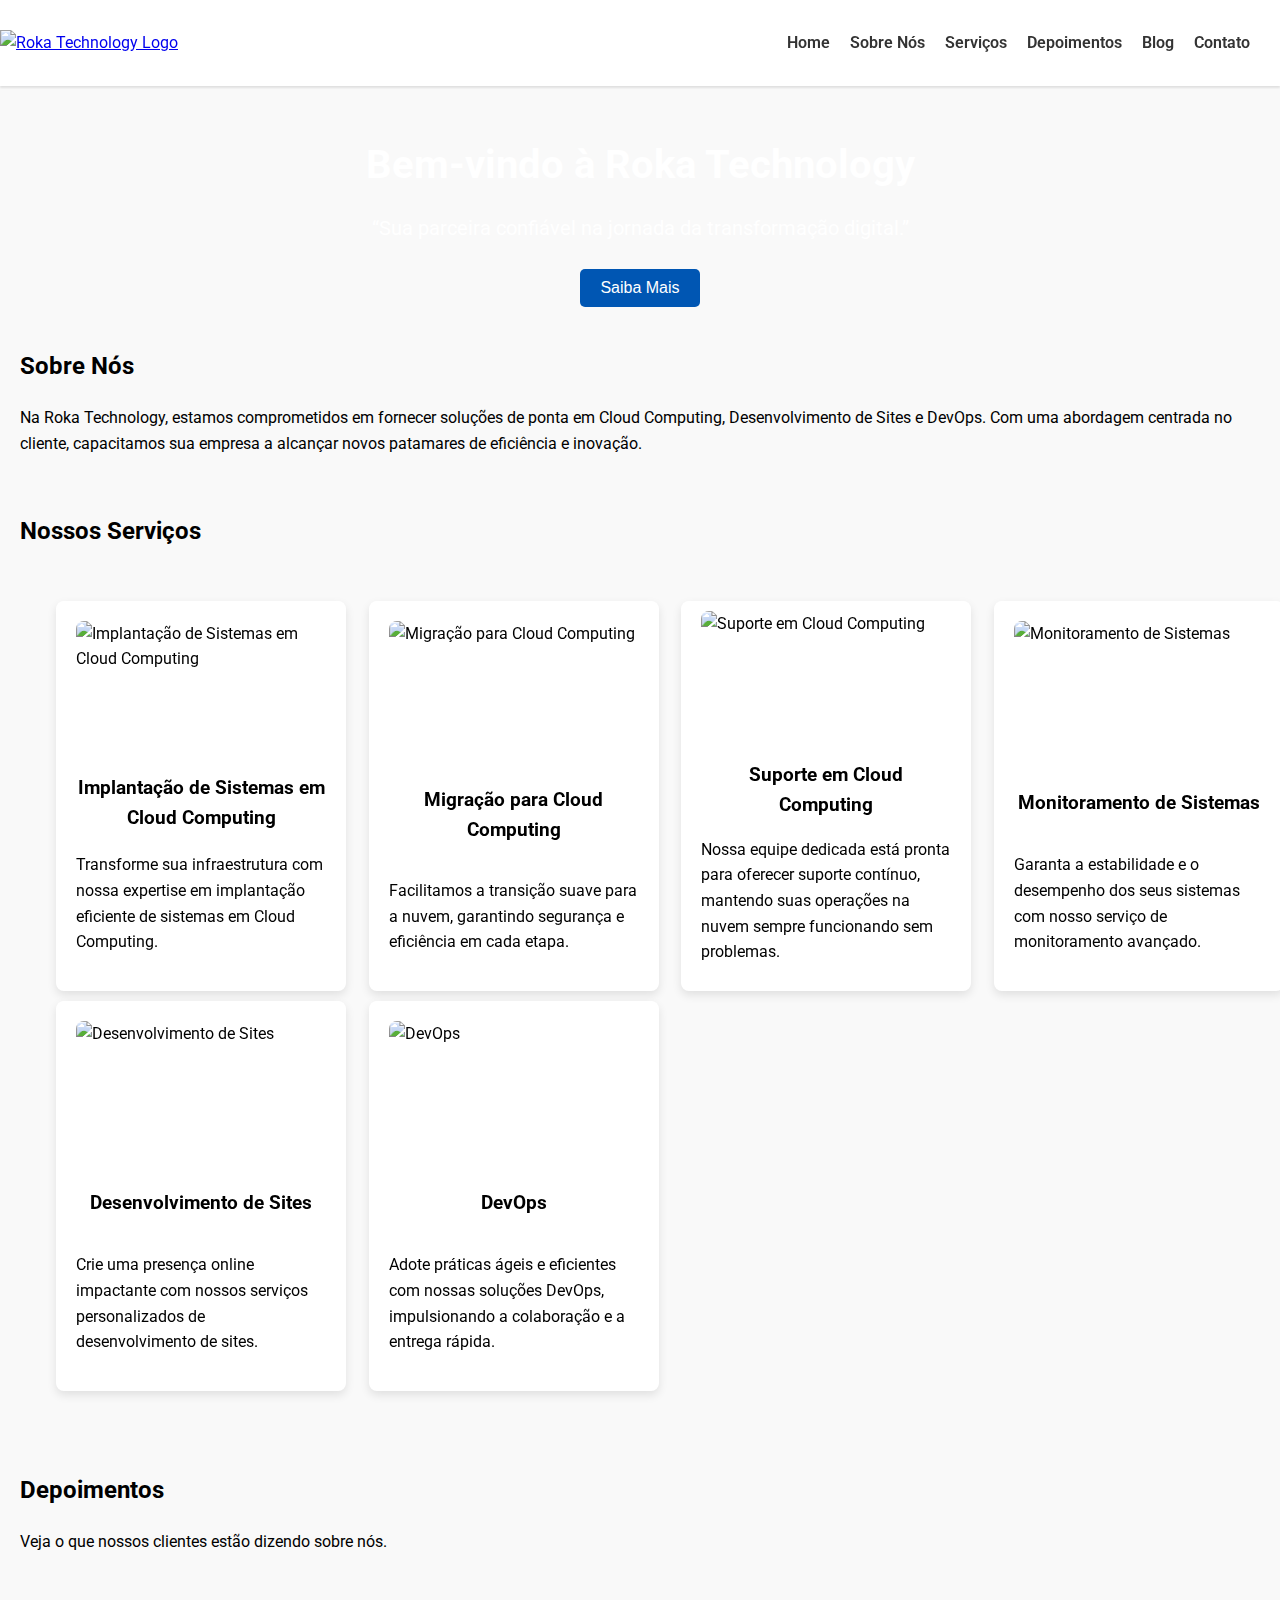
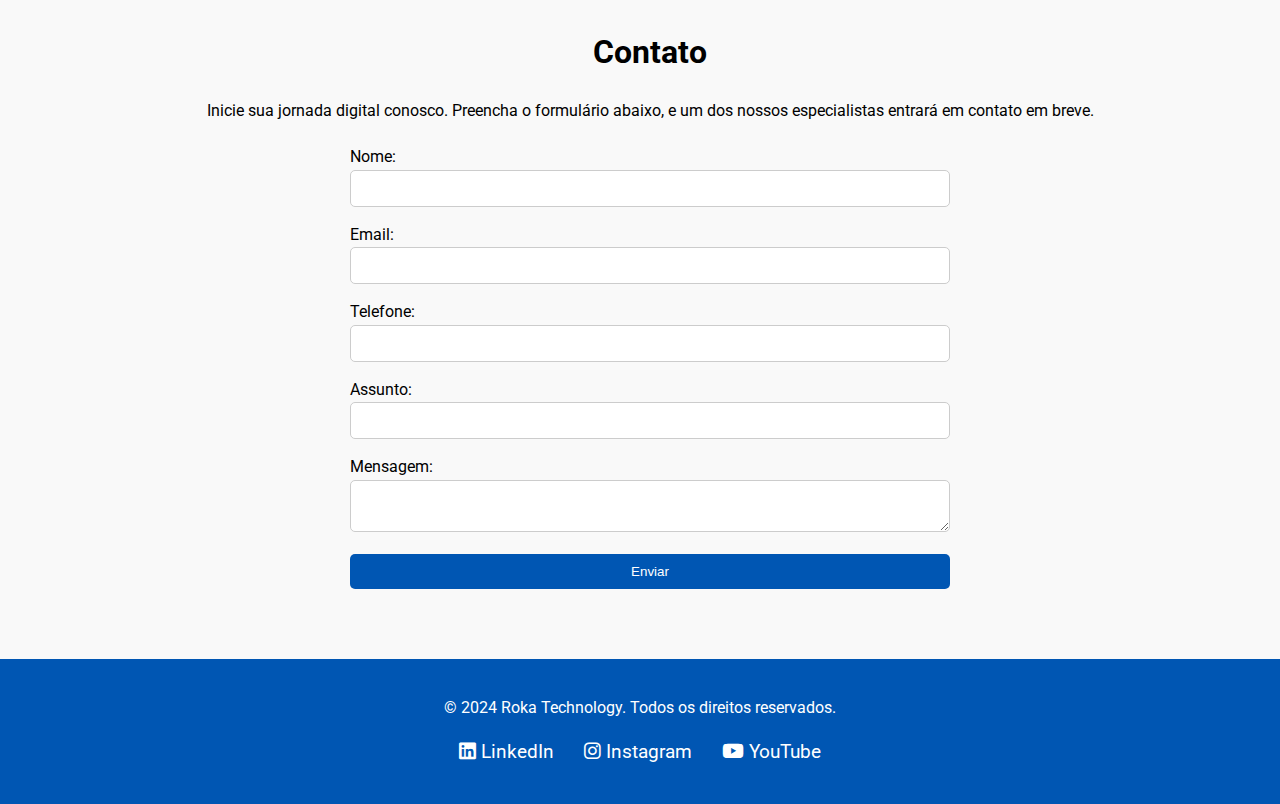
==== index.html @ b4b174a3 "Add files via upload" ====
<!DOCTYPE html>
<html lang="pt-BR">
<head>
    <meta charset="UTF-8">
    <meta name="viewport" content="width=device-width, initial-scale=1.0">
    <title>Roka Technology</title>
    <link rel="stylesheet" href="styles.css?v=1.0">
    <link rel="stylesheet" href="https://cdnjs.cloudflare.com/ajax/libs/font-awesome/6.0.0-beta3/css/all.min.css">
</head>
<body>

    <!-- Header -->
    <header>
        <nav class="navbar">
            <div class="logo">
                <a href="#home"><img src="imagens/logo.png" alt="Roka Technology Logo"></a>
            </div>
            <ul>
                <li><a href="#home">Home</a></li>
                <li><a href="#sobre">Sobre Nós</a></li>
                <li><a href="#servicos">Serviços</a></li>
                <li><a href="#depoimentos">Depoimentos</a></li>
                <li><a href="blog.html">Blog</a></li>
                <li><a href="#contato">Contato</a></li>
            </ul>
        </nav>
    </header>

    <!-- Home Section -->
    <div id="home" class="hero section">
        <h2>Bem-vindo à Roka Technology</h2>
        <p>“Sua parceira confiável na jornada da transformação digital.”</p>
        <button class="cta-button">Saiba Mais</button>
    </div>

    <!-- Sobre Nós Section -->
    <div id="sobre" class="section">
        <h2>Sobre Nós</h2>
        <p>Na Roka Technology, estamos comprometidos em fornecer soluções de ponta em Cloud Computing, Desenvolvimento de Sites e DevOps. Com uma abordagem centrada no cliente, capacitamos sua empresa a alcançar novos patamares de eficiência e inovação.</p>
    </div>

    <!-- Serviços Section -->
    <div id="servicos" class="section">
        <h2>Nossos Serviços</h2>
        <div class="servicos-grid">
            <div class="servico-card">
                <div class="servico-card-inner">
                    <div class="servico-card-front">
                        <img src="imagens/cloud-implementation.jpg" alt="Implantação de Sistemas em Cloud Computing">
                        <h3>Implantação de Sistemas em Cloud Computing</h3>
                        <p>Transforme sua infraestrutura com nossa expertise em implantação eficiente de sistemas em Cloud Computing.</p>
                    </div>
                    <div class="servico-card-back">
                        <p>Nossa equipe é especialista na implantação de sistemas em Cloud, garantindo eficiência e segurança.</p>
                    </div>
                </div>
            </div>

            <div class="servico-card">
                <div class="servico-card-inner">
                    <div class="servico-card-front">
                        <img src="imagens/cloud-migration.jpg" alt="Migração para Cloud Computing">
                        <h3>Migração para Cloud Computing</h3>
                        <p>Facilitamos a transição suave para a nuvem, garantindo segurança e eficiência em cada etapa.</p>
                    </div>
                    <div class="servico-card-back">
                        <p>Facilitamos a transição suave para a nuvem, garantindo segurança e eficiência em cada etapa.</p>
                    </div>
                </div>
            </div>

            <div class="servico-card">
                <div class="servico-card-inner">
                    <div class="servico-card-front">
                        <img src="imagens/cloud-support.jpg" alt="Suporte em Cloud Computing">
                        <h3>Suporte em Cloud Computing</h3>
                        <p>Nossa equipe dedicada está pronta para oferecer suporte contínuo, mantendo suas operações na nuvem sempre funcionando sem problemas.</p>
                    </div>
                    <div class="servico-card-back">
                        <p>Estamos prontos para oferecer suporte contínuo, mantendo suas operações na nuvem sempre funcionando sem problemas.</p>
                    </div>
                </div>
            </div>

            <div class="servico-card">
                <div class="servico-card-inner">
                    <div class="servico-card-front">
                        <img src="imagens/system-monitoring.jpg" alt="Monitoramento de Sistemas">
                        <h3>Monitoramento de Sistemas</h3>
                        <p>Garanta a estabilidade e o desempenho dos seus sistemas com nosso serviço de monitoramento avançado.</p>
                    </div>
                    <div class="servico-card-back">
                        <p>Garanta a estabilidade e o desempenho dos seus sistemas com nosso serviço de monitoramento avançado.</p>
                    </div>
                </div>
            </div>

            <div class="servico-card">
                <div class="servico-card-inner">
                    <div class="servico-card-front">
                        <img src="imagens/website-development.jpg" alt="Desenvolvimento de Sites">
                        <h3>Desenvolvimento de Sites</h3>
                        <p>Crie uma presença online impactante com nossos serviços personalizados de desenvolvimento de sites.</p>
                    </div>
                    <div class="servico-card-back">
                        <p>Crie uma presença online impactante com nossos serviços personalizados de desenvolvimento de sites.</p>
                    </div>
                </div>
            </div>

            <div class="servico-card">
                <div class="servico-card-inner">
                    <div class="servico-card-front">
                        <img src="imagens/devops.jpg" alt="DevOps">
                        <h3>DevOps</h3>
                        <p>Adote práticas ágeis e eficientes com nossas soluções DevOps, impulsionando a colaboração e a entrega rápida.</p>
                    </div>
                    <div class="servico-card-back">
                        <p>Adote práticas ágeis e eficientes com nossas soluções DevOps, impulsionando a colaboração e a entrega rápida.</p>
                    </div>
                </div>
            </div>
        </div>
    </div>

    <!-- Depoimentos Section -->
    <div id="depoimentos" class="section">
        <h2>Depoimentos</h2>
        <p>Veja o que nossos clientes estão dizendo sobre nós.</p>
    </div>

    <!-- Contato Section -->
    <div id="contato" class="section">
        <h2>Contato</h2>
        <p>Inicie sua jornada digital conosco. Preencha o formulário abaixo, e um dos nossos especialistas entrará em contato em breve.</p>
        <form>
            <label for="nome">Nome:</label>
            <input type="text" id="nome" name="nome" required>

            <label for="email">Email:</label>
            <input type="email" id="email" name="email" required>

            <label for="telefone">Telefone:</label>
            <input type="text" id="telefone" name="telefone" required>

            <label for="assunto">Assunto:</label>
            <input type="text" id="assunto" name="assunto" required>

            <label for="mensagem">Mensagem:</label>
            <textarea id="mensagem" name="mensagem" required></textarea>

            <button type="submit">Enviar</button>
        </form>
    </div>

    <!-- Rodapé -->
    <footer>
        <p>&copy; 2024 Roka Technology. Todos os direitos reservados.</p>
        <ul class="social-media">
            <li><a href="https://www.linkedin.com"><i class="fab fa-linkedin"></i> LinkedIn</a></li>
            <li><a href="https://www.instagram.com"><i class="fab fa-instagram"></i> Instagram</a></li>
            <li><a href="https://www.youtube.com"><i class="fab fa-youtube"></i> YouTube</a></li>
        </ul>
    </footer>

    <script>
        document.querySelectorAll('.servico-card').forEach(card => {
            card.addEventListener('click', () => {
                card.classList.toggle('flipped');
            });
        });
        
    </script>

</body>
</html>
---- styles.css ----
/* Adicionar fontes do Google Fonts */
@import url('https://fonts.googleapis.com/css2?family=Roboto:wght@400;700&family=Poppins:wght@600&display=swap');

body, html {
    font-family: 'Roboto', sans-serif;
    margin: 0;
    padding: 0;
    line-height: 1.6;
    background-color: #f9f9f9;
    height: 100%;
}

body {
    display: flex;
    flex-direction: column;
    min-height: 100vh;
}

main {
    flex: 1;
}

/* Estilos para a seção de contato */
#contato {
    text-align: center;
    padding: 10px 20px;
}

#contato h2 {
    font-size: 2rem;
    margin-bottom: 20px;
}

#contato p {
    font-size: 1rem;
    margin-bottom: 20px;
}

header {
    background: #fff;
    padding: 0;
    box-shadow: 0 2px 2px rgba(0, 0, 0, 0.1);
    position: fixed;
    width: 100%;
    top: 0;
    z-index: 1000;
}

.navbar {
    display: flex;
    justify-content: space-between;
    align-items: center;
    padding: 0;
}

.navbar img {
    height: 180px; /* Reduzir o tamanho do logotipo */
}

.navbar ul {
    list-style: none;
    display: flex;
    gap: 20px;
    margin: 30px;
    padding: 0;
}

.navbar ul li a {
    text-decoration: none;
    color: #333;
    font-weight: 600;
    transition: color 0.3s;
}

.navbar ul li a:hover {
    color: #0056b3;
}

.hero {
    background: url('imagens/tech-background.jpg') no-repeat center center/cover;
    height: 70vh; /* Reduzir altura da seção hero */
    display: -webkit-box;
    display: -ms-flexbox;
    display: flex;
    -webkit-box-orient: vertical;
    -webkit-box-direction: normal;
        -ms-flex-direction: column;
            flex-direction: column;
    -webkit-box-pack: center;
        -ms-flex-pack: center;
            justify-content: center;
    -webkit-box-align: center;
        -ms-flex-align: center;
            align-items: center;
    color: #fff;
    text-align: center;
    position: relative;
    margin-top: 100px;
}

.hero h2 {
    z-index: 2;
    font-size: 2.5rem; /* Ajustar tamanho da fonte */
    margin-bottom: 10px; /* Diminuir margem inferior para reduzir espaçamento */
}

.hero p {
    z-index: 2;
    font-size: 1.25rem;
    margin: 5px 20px;
}

.hero .cta-button {
    z-index: 2;
    background-color: #0056b3;
    color: #fff;
    border: none;
    border-radius: 5px;
    padding: 10px 20px;
    cursor: pointer;
    transition: background-color 0.3s;
    margin:  20px 5px 0 5px;
    font-size: 1rem;
}

.hero .cta-button:hover {
    background-color: #003f7f;
}

/* Seção do Blog */
#blog {
    text-align: center;
    padding: 60px 20px;
    margin-top: 120px; /* Adicionar margem superior para mover o texto para baixo */
}

#blog h2 {
    font-size: 2rem;
    margin-bottom: 20px;
}

#blog p {
    font-size: 1rem;
    margin-bottom: 20px;
}

/* Outras Seções */
#sobre, #servicos, #depoimentos, #contato {
    margin-left: 20px; /* Adicionar margem esquerda */
}

/* Seção de serviços */
.servicos-grid {
    display: grid;
    grid-template-columns: repeat(auto-fill, minmax(250px, 1fr)); /* Ajustar o tamanho mínimo dos cartões */
    gap: 30px;
    padding: 20px;
}

.servico-card {
    width: 100%; /* Ajustar largura para preencher o espaço do grid */
    max-width: 250px; /* Limitar o tamanho máximo dos cartões */
    height: 350px; /* Diminuir a altura do cartão */
    perspective: 1000px;
    margin: 10px auto; /* Centralizar os cartões */
    display: flex;
    flex-direction: column;
}

/* Ajustar o tamanho das imagens */
.servico-card img {
    width: 100%; /* Garantir que a imagem preencha a largura do cartão */
    height: 150px; /* Definir uma altura fixa para as imagens */
    object-fit: cover; /* Ajustar a imagem para preencher o espaço sem distorcer */
    border-radius: 8px 8px 0 0; /* Bordas arredondadas na parte superior da imagem */
    flex-shrink: 0; /* Impedir que a imagem encolha */
}

.servico-card-inner {
    position: relative;
    width: 100%;
    height: 100%;
    transform-style: preserve-3d;
    transition: transform 0.8s;
    display: flex;
    transform-origin: column; /* Ajustar a rotação para o mesmo eixo */
}

.servico-card:hover .servico-card-inner, 
.servico-card.flipped .servico-card-inner {
    transform: rotateY(180deg);
}

.servico-card-front, .servico-card-back {
    position: absolute;
    width: 100%;
    height: 100%;
    backface-visibility: hidden;
    border-radius: 8px;
    display: flex;
    flex-direction: column;
    justify-content: center;
    align-items: center;
    padding: 20px;
    box-shadow: 0 4px 10px rgba(0, 0, 0, 0.1);
}

.servico-card-front {
    z-index: 2;
    background-color: #fff;
}
.servico-card-front h3,
.servico-card-back p {
    text-align: center; /* Centraliza o texto no cartão */
    margin: auto; /* Adiciona margem acima e abaixo do texto */
}

.servico-card-back {
    transform: rotateY(180deg);
    background-color: #0056b3;
    color: white;
    text-align: center;
    padding: 30px;
}

/* Espaçamento extra para evitar sobreposição */
#servicos {
    padding-bottom: 50px;
}

/* Seção de depoimentos */
.testimonials {
    padding: 40px 0;
    background-color: #f9f9f9;
    text-align: center;
}

.testimonials h2 {
    font-size: 2rem;
    margin-bottom: 20px;
}

.testimonials p {
    font-size: 1rem;
    margin-bottom: 20px;
}

.testimonial-item {
    margin-bottom: 20px;
}

/* Contato */
form {
    max-width: 600px;
    margin: auto;
    text-align: left;
}

form input, form textarea {
    border-radius: 5px;
    border: 1px solid #ccc;
    padding: 10px;
    margin-bottom: 15px;
    width: 100%;
    box-sizing: border-box;
}

form button {
    background-color: #0056b3;
    color: #fff;
    border: none;
    border-radius: 5px;
    padding: 10px 15px;
    cursor: pointer;
    transition: background-color 0.3s;
    width: 100%;
    margin-bottom: 60px;
}

form button:hover {
    background-color: #003f7f;
}

/* Rodapé */
footer {
    background: #0056b3;
    color: #fff;
    text-align: center;
    padding: 20px 0;
    margin: 0;
    width: 100%;
    position: relative;
    bottom: 0;
}

footer .social-media {
    display: flex;
    justify-content: center;
    list-style: none;
    padding: 0;
}

footer .social-media li {
    margin: 0 15px;
}

footer .social-media li a {
    color: #fff;
    text-decoration: none;
    font-size: 1.2em;
    transition: color 0.3s;
}

footer .social-media li a:hover {
    color: #ccc;
}

/* Ajuste de deslocamento para âncoras sem usar :before */
.section {
    scroll-margin-top: 190px; /* Altura do header fixo */
}

/* Adicionar margem acima das seções, exceto #home */
.section:not(#home) {
    margin-top: 20px; /* Ajuste a margem conforme necessário */
}


/* Responsividade */
@media (max-width: 1024px) {
    .navbar img {
        height: 160px; /* Ajustar tamanho do logotipo para tablets */
    }

    .hero {
        margin-top: 0px; /* Ajuste para o header fixo em tablets */
        height: 50vh; /* Ajustar altura para tablets */
    }

    .hero h2 {
        font-size: 2.5rem; /* Ajustar tamanho da fonte para tablets */
    }

    .hero p {
        font-size: 1.25rem;
    }

    .servico-card {
        max-width: 250px; /* Diminuir largura dos cartões em tablets */
        height: 300px; /* Diminuir altura dos cartões em tablets */
    }
}

@media (max-width: 768px) {
    .navbar ul {
        flex-direction: column;
        gap: 10px;
    }

    .navbar img {
        height: 120px; /* Ajustar tamanho do logotipo para smartphones */
    }

    .hero {
        margin-top: 0; /* Ajuste para o header fixo em smartphones */
        height: 50vh; /* Ajustar altura para smartphones */
    }

    .hero h2 {
        font-size: 2rem; /* Ajustar tamanho da fonte para smartphones */
        margin-top: 10px; /* Adicionar margem superior para centralizar */
    }

    .hero p {
        font-size: 1rem; /* Ajustar tamanho da fonte para smartphones */
        margin: 10px 10px; /* Ajustar margem para evitar que o texto encoste nas bordas */
    }

    .hero .cta-button {
        padding: 8px 16px; /* Ajustar padding do botão para smartphones */
        font-size: 0.875rem; /* Ajustar tamanho da fonte do botão para smartphones */
    }

    .servico-card {
        max-width: 200px; /* Diminuir largura dos cartões em smartphones */
        height: 250px; /* Diminuir altura dos cartões em smartphones */
    }

    .servicos-grid {
        grid-template-columns: 1fr; /* Colocar os cartões em uma coluna em smartphones */
    }
}

/* Responsividade para telas muito pequenas */
@media (max-width: 480px) {
    .hero {
        margin-top: 0; /* Ajuste para o header fixo em smartphones */
        height: 60vh; /* Ajustar altura para smartphones */
    }

    .hero h2 {
        font-size: 1.75rem; /* Ajustar tamanho da fonte para telas muito pequenas */
    }

    .hero p {
        font-size: 0.875rem; /* Ajustar tamanho da fonte para telas muito pequenas */
    }

    .hero .cta-button {
        padding: 6px 12px; /* Ajustar padding do botão para telas muito pequenas */
        font-size: 0.75rem; /* Ajustar tamanho da fonte do botão para telas muito pequenas */
    }
}
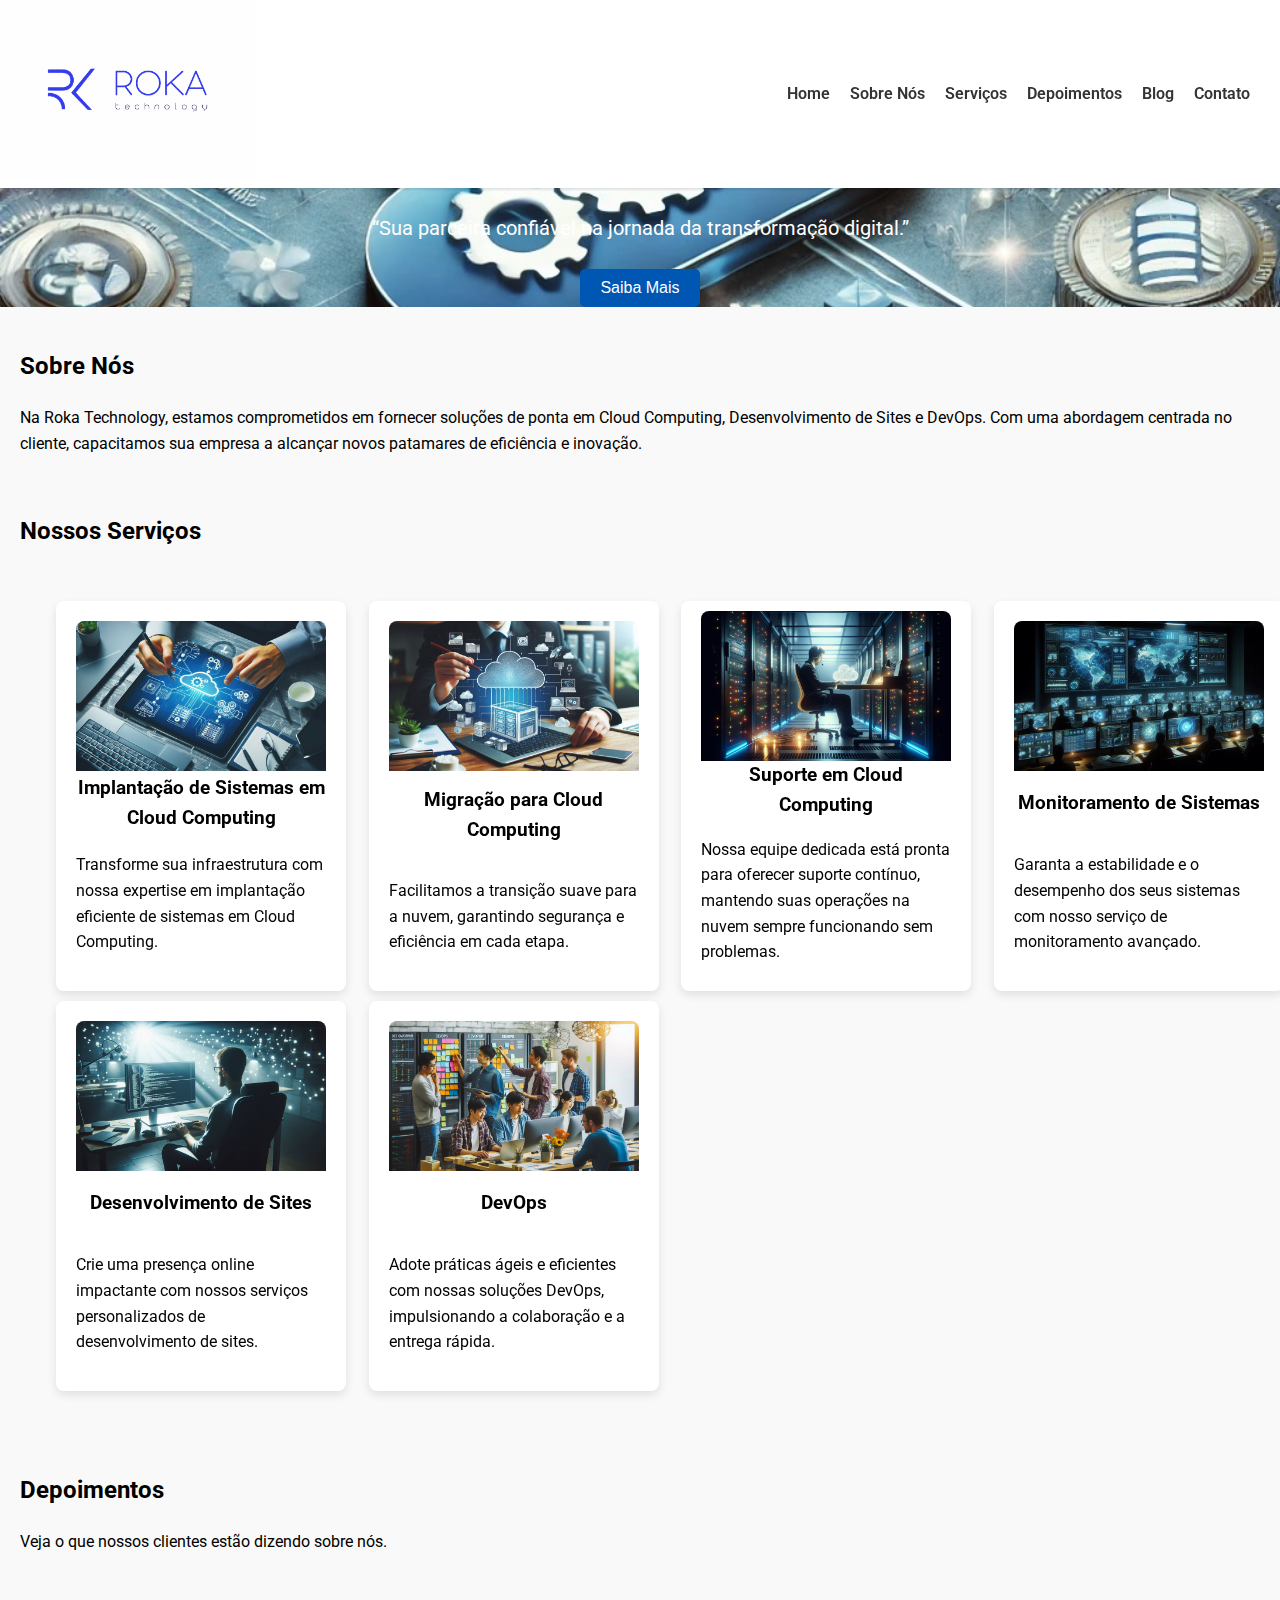
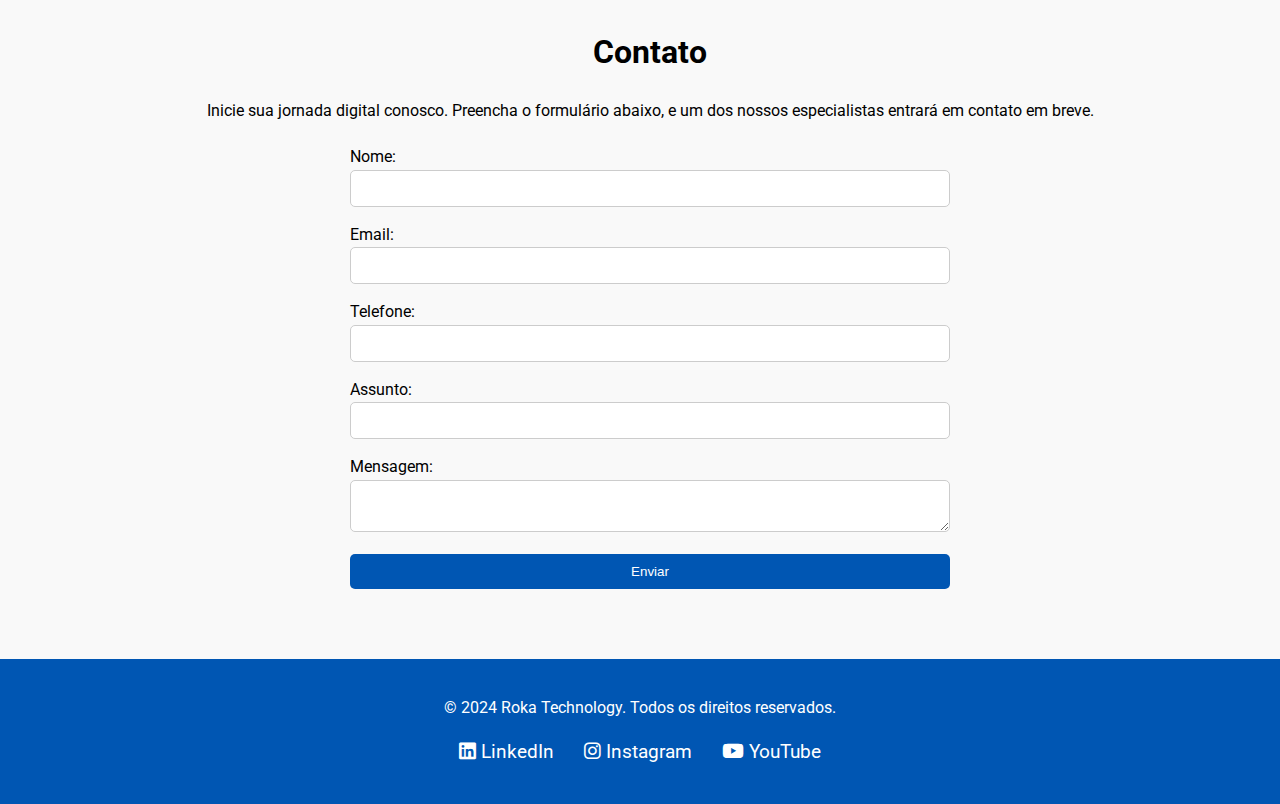
==== commit 4179c5cf: "Update index.html" ====
--- a/index.html
+++ b/index.html
@@ -4,7 +4,7 @@
     <meta charset="UTF-8">
     <meta name="viewport" content="width=device-width, initial-scale=1.0">
     <title>Roka Technology</title>
-    <link rel="stylesheet" href="styles.css?v=1.0">
+    <link rel="stylesheet" href="styles.css">
     <link rel="stylesheet" href="https://cdnjs.cloudflare.com/ajax/libs/font-awesome/6.0.0-beta3/css/all.min.css">
 </head>
 <body>
@@ -173,4 +173,4 @@
     </script>
 
 </body>
-</html>+</html>
